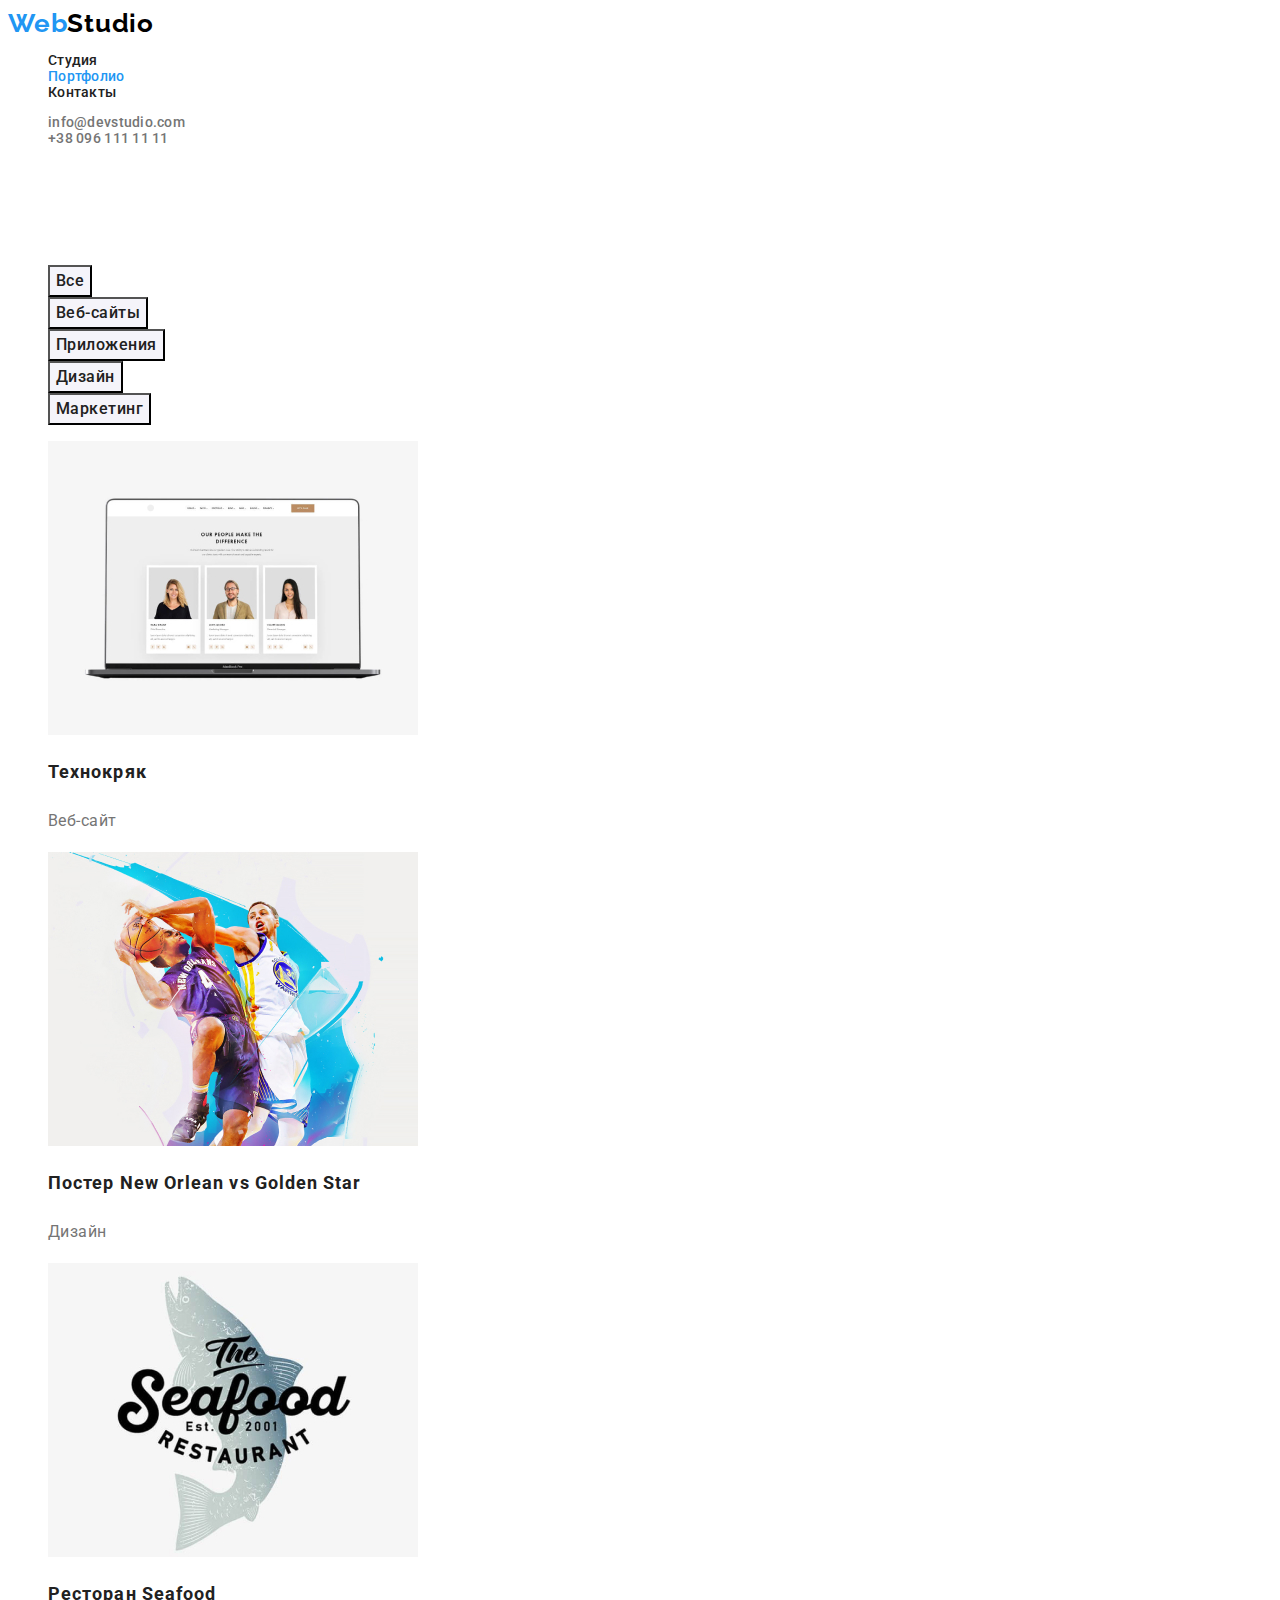
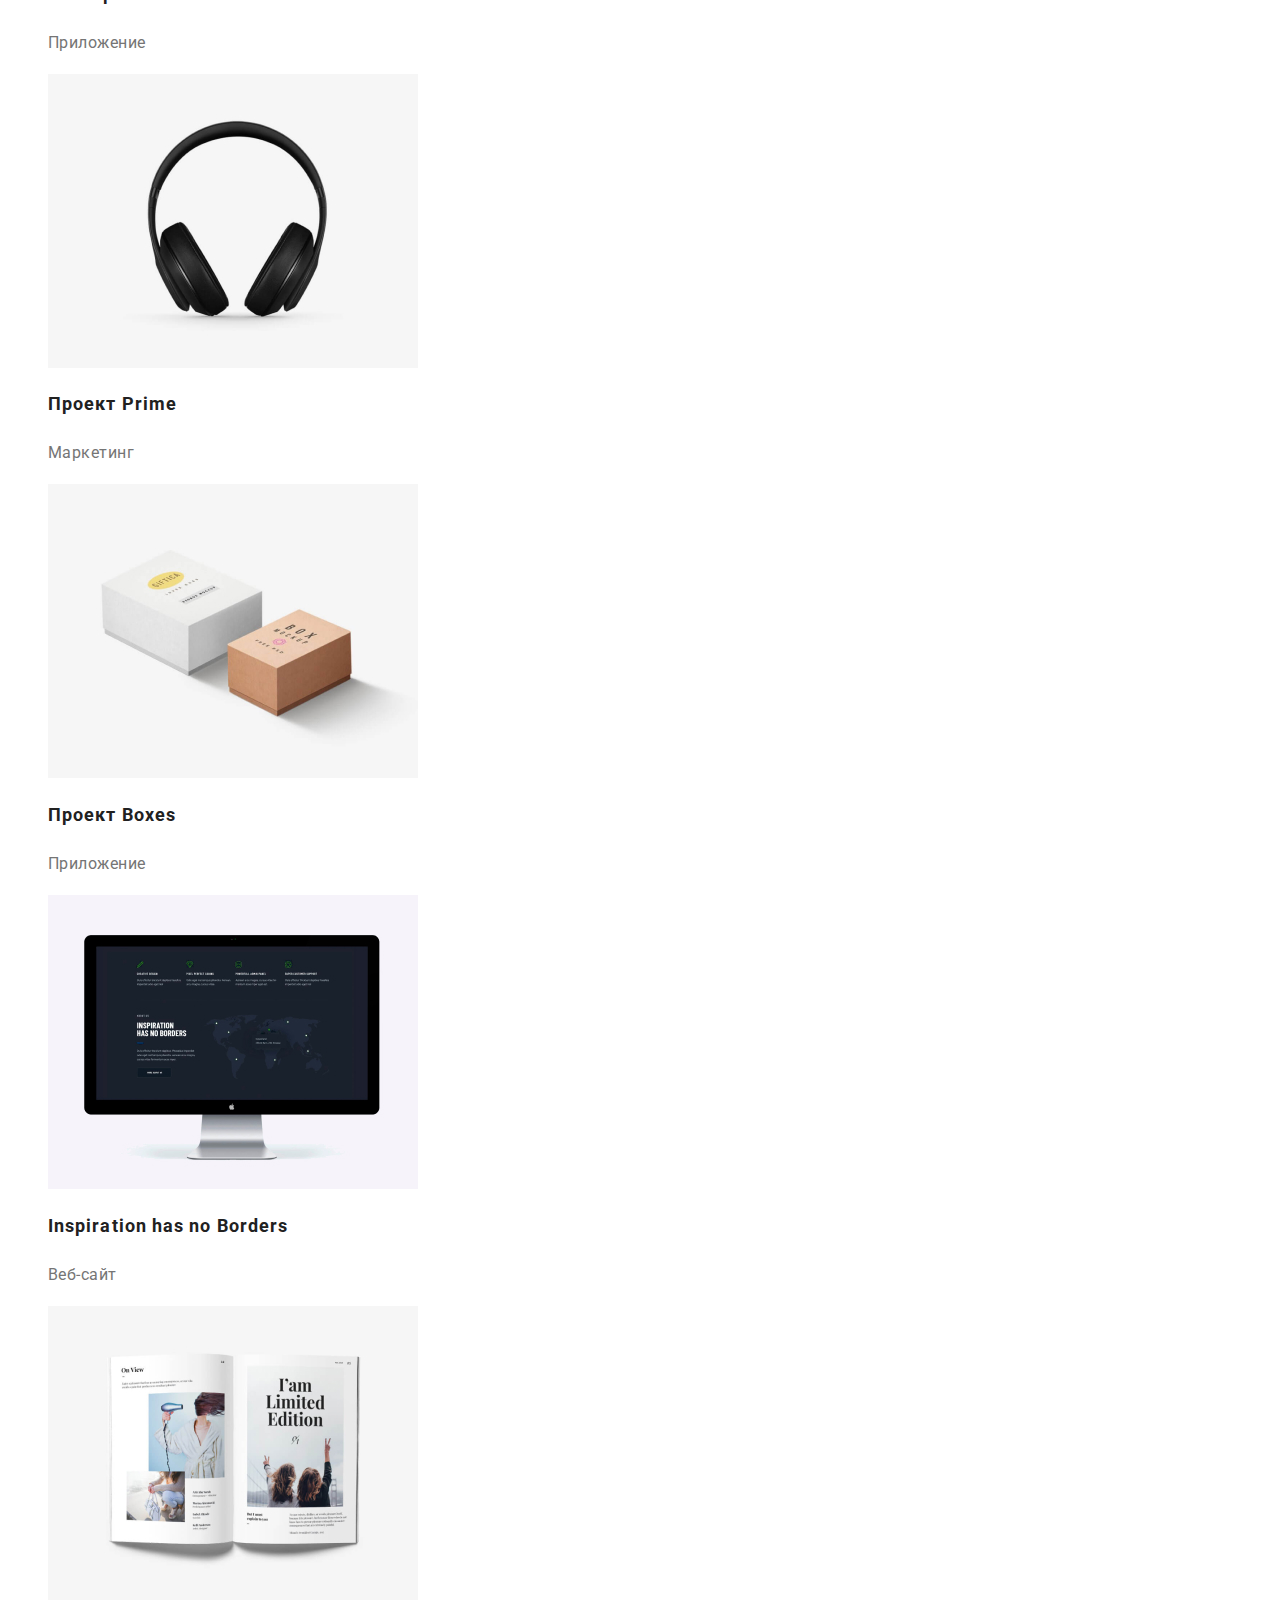
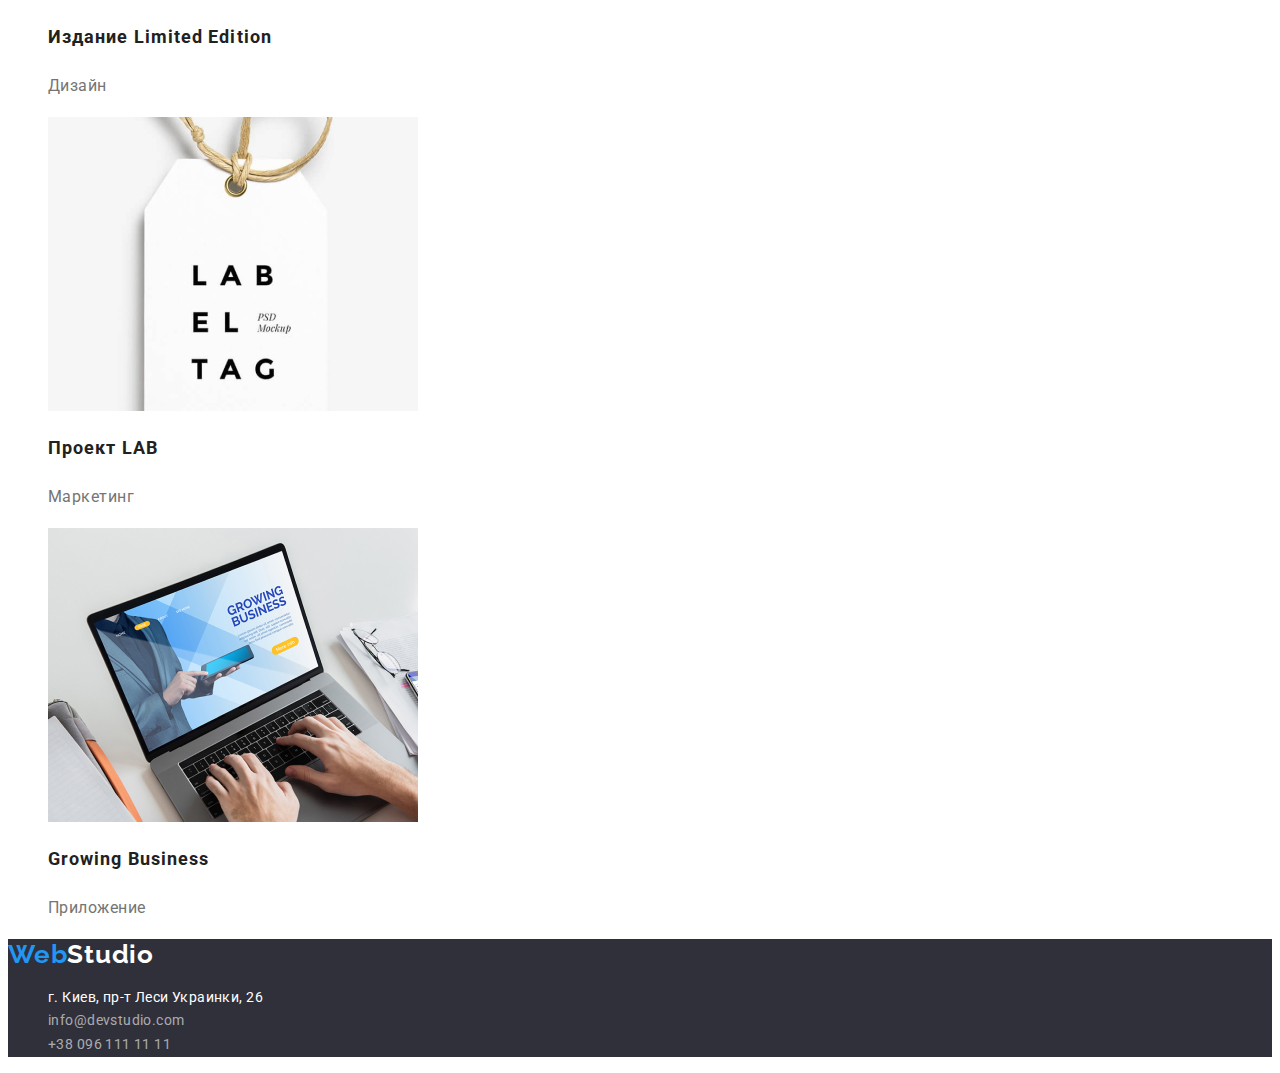
==== portfolio.html @ 5f0e703d "Initial commit" ====
<!DOCTYPE html>
<html lang="ru">
<head>
    <meta charset="UTF-8">
    <meta http-equiv="X-UA-Compatible" content="IE=edge">
    <meta name="viewport" content="width=device-width, initial-scale=1.0">
    <title>Portfolio</title>
    <link rel="preconnect" href="https://fonts.googleapis.com">
    <link rel="preconnect" href="https://fonts.gstatic.com" crossorigin>
    <link href="https://fonts.googleapis.com/css2?family=Raleway:wght@700&family=Roboto:wght@400;500;700;900&display=swap"
        rel="stylesheet">
    <link rel="stylesheet" href="./css/styles.css">
</head>
<body>
    <!-- Header -->
    <header class="header">
        <a class="logo link" href="">Web<span class="logo-primary">Studio</span></a>
        <nav class="nav">
            <ul class="nav-list list">
                <li class="nav-item"><a class="nav-link link" href="./index.html">Студия</a></li>
                <li class="nav-item"><a class="nav-link link current" href="./portfolio.html">Портфолио</a></li>
                <li class="nav-item"><a class="nav-link link" href="">Контакты</a></li>
            </ul>
        </nav>
        <ul class="contacts-list list">
            <li class="contacts-item"><a class="contacts-link link" href="mailto:info@devstudio.com">info@devstudio.com</a></li>
            <li class="contacts-item"><a class="contacts-link link" href="tel:+380961111111">+38 096 111 11 11</a></li>
        </ul>
    </header>
    <main>
        <!-- Портфолио -->
        <section class="portfolio">
            <h1 class="title">Портфолио</h1>
            <ul class="filter-list list">
                <li class="filter-item"><button class="filter-btn button" type="button">Все</button></li>
                <li class="filter-item"><button class="filter-btn button" type="button">Веб-сайты</button></li>
                <li class="filter-item"><button class="filter-btn button" type="button">Приложения</button></li>
                <li class="filter-item"><button class="filter-btn button" type="button">Дизайн</button></li>
                <li class="filter-item"><button class="filter-btn button" type="button">Маркетинг</button></li>
            </ul>
            <ul class="projects-list list">
                <li class="projects-item">
                    <a class="projects-link link" href="">
                        <img class="projects-img" src="./images/website.jpg" alt="Веб-сайт" width="370" height="294">
                        <h2 class="projects-title">Технокряк</h2>
                        <p class="projects-text">Веб-сайт</p>
                    </a>
                </li>
                <li class="projects-item">
                    <a class="projects-link link" href="">
                        <img class="projects-img" src="./images/basketball-players.jpg" alt="Баскетбольние игроки" width="370" height="294">
                        <h2 class="projects-title">Постер New Orlean vs Golden Star</h2>
                        <p class="projects-text">Дизайн</p>
                    </a>
                </li>
                <li class="projects-item">
                    <a class="projects-link link" href="">
                        <img class="projects-img" src="./images/restaurant-logo.jpg" alt="Логотип ресторана" width="370" height="294">
                        <h2 class="projects-title">Ресторан Seafood</h2>
                        <p class="projects-text">Приложение</p>
                    </a>
                </li>
                <li class="projects-item">
                    <a class="projects-link link" href="">
                        <img class="projects-img" src="./images/headphone.jpg" alt="Наушники" width="370" height="294">
                        <h2 class="projects-title">Проект Prime</h2>
                        <p class="projects-text">Маркетинг</p>
                    </a>
                </li>
                <li class="projects-item">
                    <a class="projects-link link" href="">
                        <img class="projects-img" src="./images/boxes.jpg" alt="Коробки" width="370" height="294">
                        <h2 class="projects-title">Проект Boxes</h2>
                        <p class="projects-text">Приложение</p>
                    </a>
                </li>
                <li class="projects-item">
                    <a class="projects-link link" href="">
                        <img class="projects-img" src="./images/computer.jpg" alt="Компьютер" width="370" height="294">
                        <h2 class="projects-title">Inspiration has no Borders</h2>
                        <p class="projects-text">Веб-сайт</p>
                    </a>
                </li>
                <li class="projects-item">
                    <a class="projects-link link" href="">
                        <img class="projects-img" src="./images/magazine.jpg" alt="Журнал" width="370" height="294">
                        <h2 class="projects-title">Издание Limited Edition</h2>
                        <p class="projects-text">Дизайн</p>
                    </a>
                </li>
                <li class="projects-item">
                    <a class="projects-link link" href="">
                        <img class="projects-img" src="./images/logo-card.jpg" alt="Карточка бренда" width="370" height="294">
                        <h2 class="projects-title">Проект LAB</h2>
                        <p class="projects-text">Маркетинг</p>
                    </a>
                </li>
                <li class="projects-item">
                    <a class="projects-link link" href="">
                        <img class="projects-img" src="./images/laptop.jpg" alt="Человек печатает на ноутбуке" width="370" height="294">
                        <h2 class="projects-title">Growing Business</h2>
                        <p class="projects-text">Приложение</p>
                    </a>
                </li>
            </ul>
        </section>
    </main>
    <!-- Footer -->
    <footer class="footer">
        <a class="logo link" href="">Web<span class="logo-secondary">Studio</span></a>
        <address class="address">
            <ul class="address-list list">
                <li class="address-item"><a class="address-location link" href="">г. Киев, пр-т Леси Украинки, 26</a></li>
                <li class="address-item"><a class="address-mail link" href="mailto:info@devstudio.com">info@devstudio.com</a>
                </li>
                <li class="address-item"><a class="address-tel link" href="tel:+380961111111">+38 096 111 11 11</a></li>
            </ul>
        </address>
    </footer>
</body>
</html>
---- css/styles.css ----
/* Цвета документа
  #212121;
  #757575;
  #ffffff;
  #2196f3;
  #000000;
  #2f303a;
  #ececec; (линия внизу header)
  #f5f4fa;
  rgba(255, 255, 255, 0, 6);
  #eeeeee; (рамка порфолио)
*/

:root {
  /* Цвета текста светлая тема */
  --primary-text-mode-light: #212121;
  --secondary-text-mode-light: #757575;
  --logo-dark-text: #000000;

  --accent-color: #2196f3;
  /* Цвета текста темная тема */
  --primary-text-mode-dark: #ffffff;
  --secondary-text-mode-dark: rgba(255, 255, 255, 0.6);
  /* Цвета фона */
  --main-bgc-mode-light: #ffffff;
  --secondary-bgc-mode-light: #f5f4fa;
  --bgc-dark: #2f303a;
}

body {
  font-family: "Roboto", sans-serif;
  color: var(--primary-text-mode-light);
}

.link {
  text-decoration: none;
}
.list {
  list-style: none;
}
/* header */
/* Logo */
.logo {
  font-family: "Raleway", sans-serif;
  font-weight: 700;
  font-size: 26px;
  line-height: 1.19;
  letter-spacing: 0.03em;

  color: var(--accent-color);
}
.logo-primary {
  color: var(--logo-dark-text);
}
.logo-secondary {
  color: var(--primary-text-mode-dark);
}
/* Nav, contacts */
.nav-list,
.contacts-list {
  font-weight: 500;
  font-size: 14px;
  line-height: 1.14;
  letter-spacing: 0.02em;
}
.nav-link {
  color: var(--primary-text-mode-light);
}
.contacts-link {
  color: var(--secondary-text-mode-light);
}
.nav-link:hover,
.contacts-link:hover,
.nav-link:focus,
.contacts-link:focus {
  color: var(--accent-color);
}
.nav .link.current {
  color: var(--accent-color);
}

/* buttton */

.button {
  font-family: inherit;
  cursor: pointer;
}

/*hero*/

.title {
  font-weight: 900;
  font-size: 44px;
  line-height: 1.36;
  letter-spacing: 0.06em;
  text-transform: uppercase;

  color: var(--primary-text-mode-dark);
}
.hero-button {
  font-family: inherit;
  font-weight: 700;
  font-size: 16px;
  line-height: 1.88;
  letter-spacing: 0.06em;

  color: var(--primary-text-mode-dark);
  background-color: var(--accent-color);
}

/* subtitle */

.subtitle {
  font-weight: 700;
  font-size: 36px;
  line-height: 1.67;
  letter-spacing: 0.03em;
}
/* Особенности */

.fetures-title {
  font-weight: 700;
  font-size: 14px;
  line-height: 1.14;
  letter-spacing: 0.03em;
  text-transform: uppercase;
}
.features-text {
  font-size: 14px;
  line-height: 1.71;
  letter-spacing: 0.03em;

  color: var(--secondary-text-mode-light);
}

/* Наша команда */

.people-name,
.people-position {
  font-size: 16px;
  line-height: 1.19;
  letter-spacing: 0.03em;
}
.people-name {
  font-weight: 500;
}
.people-position {
  color: var(--secondary-text-mode-light);
}

/* Портфолио */

.filter-btn {
  font-weight: 500;
  font-size: 16px;
  line-height: 1.62;
  letter-spacing: 0.03em;

  color: var(--primary-text-mode-light);
  background-color: var(--secondary-bgc-mode-light);
}
.filter-btn:hover,
.filter-btn:focus {
  color: var(--primary-text-mode-dark);
  background-color: var(--accent-color);
}

.projects-title {
  font-weight: 700;
  font-size: 18px;
  line-height: 2;
  letter-spacing: 0.06em;

  color: var(--primary-text-mode-light);
}
.projects-text {
  font-style: 16px;
  line-height: 1.87;
  letter-spacing: 0.03em;

  color: var(--secondary-text-mode-light);
}

/* footer */
.hero,
.footer {
  background-color: var(--bgc-dark);
}
.address {
  font-family: inherit;
  font-style: inherit;
}
.address-item {
  font-size: 14px;
  line-height: 1.71;
  letter-spacing: 0.03em;
}
.address-location {
  color: var(--primary-text-mode-dark);
}
.address-mail,
.address-tel {
  color: var(--secondary-text-mode-dark);
}
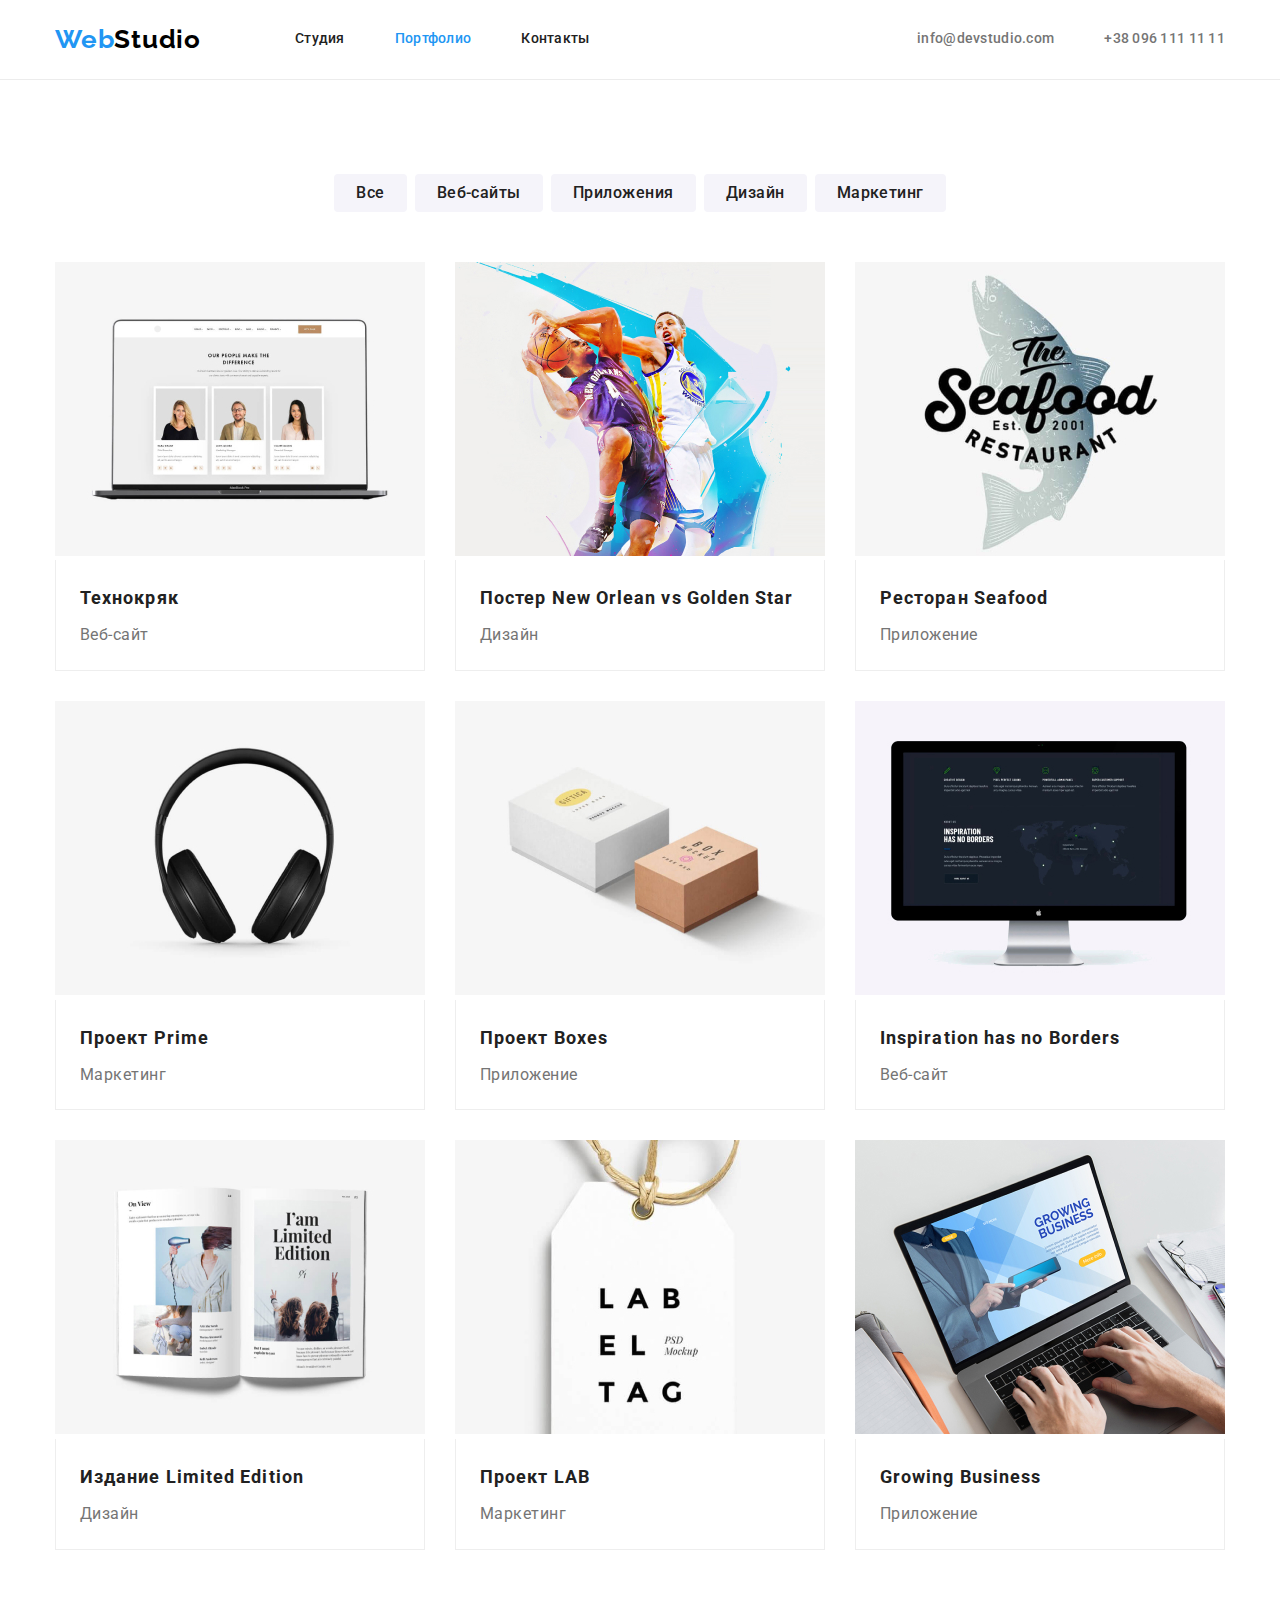
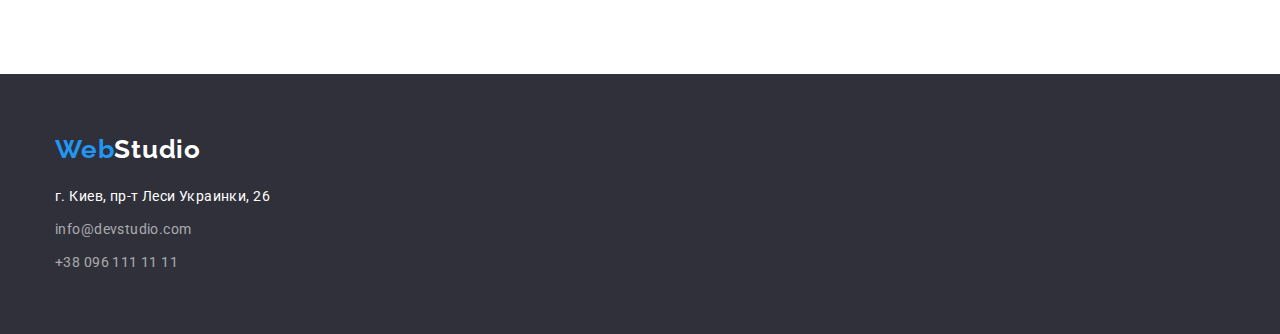
==== commit 165b26a0: "Стили, флекс" ====
--- a/portfolio.html
+++ b/portfolio.html
@@ -5,6 +5,7 @@
     <meta http-equiv="X-UA-Compatible" content="IE=edge">
     <meta name="viewport" content="width=device-width, initial-scale=1.0">
     <title>Portfolio</title>
+    <link rel="stylesheet" href="https://cdn.jsdelivr.net/npm/modern-normalize@1.1.0/modern-normalize.min.css">
     <link rel="preconnect" href="https://fonts.googleapis.com">
     <link rel="preconnect" href="https://fonts.gstatic.com" crossorigin>
     <link href="https://fonts.googleapis.com/css2?family=Raleway:wght@700&family=Roboto:wght@400;500;700;900&display=swap"
@@ -14,108 +15,136 @@
 <body>
     <!-- Header -->
     <header class="header">
-        <a class="logo link" href="">Web<span class="logo-primary">Studio</span></a>
-        <nav class="nav">
-            <ul class="nav-list list">
-                <li class="nav-item"><a class="nav-link link" href="./index.html">Студия</a></li>
-                <li class="nav-item"><a class="nav-link link current" href="./portfolio.html">Портфолио</a></li>
-                <li class="nav-item"><a class="nav-link link" href="">Контакты</a></li>
+        <div class="container header-container">
+            <a class="logo link" href="">Web<span class="logo-primary">Studio</span></a>
+            <nav class="nav">
+                <ul class="nav-list list">
+                    <li class="nav-item"><a class="nav-link link " href="./index.html">Студия</a></li>
+                    <li class="nav-item"><a class="nav-link link current" href="./portfolio.html">Портфолио</a></li>
+                    <li class="nav-item"><a class="nav-link link" href="">Контакты</a></li>
+                </ul>
+            </nav>
+            <ul class="contacts-list list">
+                <li class="contacts-item"><a class="contacts-link link" href="mailto:info@devstudio.com">info@devstudio.com</a>
+                </li>
+                <li class="contacts-item"><a class="contacts-link link" href="tel:+380961111111">+38 096 111 11 11</a></li>
             </ul>
-        </nav>
-        <ul class="contacts-list list">
-            <li class="contacts-item"><a class="contacts-link link" href="mailto:info@devstudio.com">info@devstudio.com</a></li>
-            <li class="contacts-item"><a class="contacts-link link" href="tel:+380961111111">+38 096 111 11 11</a></li>
-        </ul>
+        </div>
     </header>
     <main>
         <!-- Портфолио -->
-        <section class="portfolio">
-            <h1 class="title">Портфолио</h1>
-            <ul class="filter-list list">
-                <li class="filter-item"><button class="filter-btn button" type="button">Все</button></li>
-                <li class="filter-item"><button class="filter-btn button" type="button">Веб-сайты</button></li>
-                <li class="filter-item"><button class="filter-btn button" type="button">Приложения</button></li>
-                <li class="filter-item"><button class="filter-btn button" type="button">Дизайн</button></li>
-                <li class="filter-item"><button class="filter-btn button" type="button">Маркетинг</button></li>
-            </ul>
-            <ul class="projects-list list">
-                <li class="projects-item">
-                    <a class="projects-link link" href="">
-                        <img class="projects-img" src="./images/website.jpg" alt="Веб-сайт" width="370" height="294">
-                        <h2 class="projects-title">Технокряк</h2>
-                        <p class="projects-text">Веб-сайт</p>
-                    </a>
-                </li>
-                <li class="projects-item">
-                    <a class="projects-link link" href="">
-                        <img class="projects-img" src="./images/basketball-players.jpg" alt="Баскетбольние игроки" width="370" height="294">
-                        <h2 class="projects-title">Постер New Orlean vs Golden Star</h2>
-                        <p class="projects-text">Дизайн</p>
-                    </a>
-                </li>
-                <li class="projects-item">
-                    <a class="projects-link link" href="">
-                        <img class="projects-img" src="./images/restaurant-logo.jpg" alt="Логотип ресторана" width="370" height="294">
-                        <h2 class="projects-title">Ресторан Seafood</h2>
-                        <p class="projects-text">Приложение</p>
-                    </a>
-                </li>
-                <li class="projects-item">
-                    <a class="projects-link link" href="">
-                        <img class="projects-img" src="./images/headphone.jpg" alt="Наушники" width="370" height="294">
-                        <h2 class="projects-title">Проект Prime</h2>
-                        <p class="projects-text">Маркетинг</p>
-                    </a>
-                </li>
-                <li class="projects-item">
-                    <a class="projects-link link" href="">
-                        <img class="projects-img" src="./images/boxes.jpg" alt="Коробки" width="370" height="294">
-                        <h2 class="projects-title">Проект Boxes</h2>
-                        <p class="projects-text">Приложение</p>
-                    </a>
-                </li>
-                <li class="projects-item">
-                    <a class="projects-link link" href="">
-                        <img class="projects-img" src="./images/computer.jpg" alt="Компьютер" width="370" height="294">
-                        <h2 class="projects-title">Inspiration has no Borders</h2>
-                        <p class="projects-text">Веб-сайт</p>
-                    </a>
-                </li>
-                <li class="projects-item">
-                    <a class="projects-link link" href="">
-                        <img class="projects-img" src="./images/magazine.jpg" alt="Журнал" width="370" height="294">
-                        <h2 class="projects-title">Издание Limited Edition</h2>
-                        <p class="projects-text">Дизайн</p>
-                    </a>
-                </li>
-                <li class="projects-item">
-                    <a class="projects-link link" href="">
-                        <img class="projects-img" src="./images/logo-card.jpg" alt="Карточка бренда" width="370" height="294">
-                        <h2 class="projects-title">Проект LAB</h2>
-                        <p class="projects-text">Маркетинг</p>
-                    </a>
-                </li>
-                <li class="projects-item">
-                    <a class="projects-link link" href="">
-                        <img class="projects-img" src="./images/laptop.jpg" alt="Человек печатает на ноутбуке" width="370" height="294">
-                        <h2 class="projects-title">Growing Business</h2>
-                        <p class="projects-text">Приложение</p>
-                    </a>
-                </li>
-            </ul>
+        <section class="portfolio section">
+            <div class="container">
+                <h1 class="title visually-hidden">Портфолио</h1>
+                <ul class="filter-list list">
+                    <li class="filter-item"><button class="filter-btn button" type="button">Все</button></li>
+                    <li class="filter-item"><button class="filter-btn button" type="button">Веб-сайты</button></li>
+                    <li class="filter-item"><button class="filter-btn button" type="button">Приложения</button></li>
+                    <li class="filter-item"><button class="filter-btn button" type="button">Дизайн</button></li>
+                    <li class="filter-item"><button class="filter-btn button" type="button">Маркетинг</button></li>
+                </ul>
+                <ul class="projects-list list">
+                    <li class="projects-item">
+                        <a class="projects-link link" href="">
+                            <img class="projects-img" src="./images/website.jpg" alt="Веб-сайт" width="370" height="294">
+                            <div class="item-content">
+                                <h2 class="projects-title">Технокряк</h2>
+                                <p class="projects-text">Веб-сайт</p>
+                        </div>
+                        </a>
+                    </li>
+                    <li class="projects-item">
+                        <a class="projects-link link" href="">
+                            <img class="projects-img" src="./images/basketball-players.jpg" alt="Баскетбольние игроки" width="370"
+                                height="294">
+                            <div class="item-content">
+                                <h2 class="projects-title">Постер New Orlean vs Golden Star</h2>
+                                <p class="projects-text">Дизайн</p>
+                            </div>
+                        </a>
+                    </li>
+                    <li class="projects-item">
+                        <a class="projects-link link" href="">
+                            <img class="projects-img" src="./images/restaurant-logo.jpg" alt="Логотип ресторана" width="370"
+                                height="294">
+                            <div class="item-content">
+                                <h2 class="projects-title">Ресторан Seafood</h2>
+                                <p class="projects-text">Приложение</p>
+                            </div>
+                        </a>
+                    </li>
+                    <li class="projects-item">
+                        <a class="projects-link link" href="">
+                            <img class="projects-img" src="./images/headphone.jpg" alt="Наушники" width="370" height="294">
+                            <div class="item-content">
+                                <h2 class="projects-title">Проект Prime</h2>
+                                <p class="projects-text">Маркетинг</p>
+                            </div>
+                        </a>
+                    </li>
+                    <li class="projects-item">
+                        <a class="projects-link link" href="">
+                            <img class="projects-img" src="./images/boxes.jpg" alt="Коробки" width="370" height="294">
+                            <div class="item-content">
+                                <h2 class="projects-title">Проект Boxes</h2>
+                                <p class="projects-text">Приложение</p>
+                            </div>
+                        </a>
+                    </li>
+                    <li class="projects-item">
+                        <a class="projects-link link" href="">
+                            <img class="projects-img" src="./images/computer.jpg" alt="Компьютер" width="370" height="294">
+                            <div class="item-content">
+                                <h2 class="projects-title">Inspiration has no Borders</h2>
+                                <p class="projects-text">Веб-сайт</p>
+                            </div>
+                        </a>
+                    </li>
+                    <li class="projects-item">
+                        <a class="projects-link link" href="">
+                            <img class="projects-img" src="./images/magazine.jpg" alt="Журнал" width="370" height="294">
+                            <div class="item-content">
+                                <h2 class="projects-title">Издание Limited Edition</h2>
+                                <p class="projects-text">Дизайн</p>
+                            </div>
+                        </a>
+                    </li>
+                    <li class="projects-item">
+                        <a class="projects-link link" href="">
+                            <img class="projects-img" src="./images/logo-card.jpg" alt="Карточка бренда" width="370" height="294">
+                            <div class="item-content">
+                                <h2 class="projects-title">Проект LAB</h2>
+                                <p class="projects-text">Маркетинг</p>
+                            </div>
+                        </a>
+                    </li>
+                    <li class="projects-item">
+                        <a class="projects-link link" href="">
+                            <img class="projects-img" src="./images/laptop.jpg" alt="Человек печатает на ноутбуке" width="370"
+                                height="294">
+                                <div class="item-content">
+                                    <h2 class="projects-title">Growing Business</h2>
+                                    <p class="projects-text">Приложение</p>
+                                </div>
+                        </a>
+                    </li>
+                </ul>
+            </div>
         </section>
     </main>
     <!-- Footer -->
     <footer class="footer">
-        <a class="logo link" href="">Web<span class="logo-secondary">Studio</span></a>
-        <address class="address">
-            <ul class="address-list list">
-                <li class="address-item"><a class="address-location link" href="">г. Киев, пр-т Леси Украинки, 26</a></li>
-                <li class="address-item"><a class="address-mail link" href="mailto:info@devstudio.com">info@devstudio.com</a>
-                </li>
-                <li class="address-item"><a class="address-tel link" href="tel:+380961111111">+38 096 111 11 11</a></li>
-            </ul>
-        </address>
+        <div class="container">
+            <a class="logo link" href="">Web<span class="logo-secondary">Studio</span></a>
+            <address class="address">
+                <ul class="address-list list">
+                    <li class="address-item"><a class="address-location link" href="">г. Киев, пр-т Леси Украинки, 26</a></li>
+                    <li class="address-item"><a class="address-mail link" href="mailto:info@devstudio.com">info@devstudio.com</a>
+                    </li>
+                    <li class="address-item"><a class="address-tel link" href="tel:+380961111111">+38 096 111 11 11</a></li>
+                </ul>
+            </address>
+        </div>
     </footer>
 </body>
 </html>--- a/css/styles.css
+++ b/css/styles.css
@@ -25,6 +25,10 @@
   --main-bgc-mode-light: #ffffff;
   --secondary-bgc-mode-light: #f5f4fa;
   --bgc-dark: #2f303a;
+
+  /* Рамка  */
+  --header-border-color: #ececec;
+  --portfolio-item-border-cl: #eeeeee;
 }
 
 body {
@@ -32,14 +36,71 @@
   color: var(--primary-text-mode-light);
 }
 
+h1,
+h2,
+h3,
+h4,
+h5,
+h6,
+p,
+ul {
+  margin: 0;
+  padding: 0;
+}
+
 .link {
   text-decoration: none;
 }
 .list {
   list-style: none;
 }
+
+.visually-hidden {
+  position: absolute;
+  width: 1px;
+  height: 1px;
+  margin: -1px;
+  border: 0;
+  padding: 0;
+
+  white-space: nowrap;
+  clip-path: inset(100%);
+  clip: rect(0 0 0 0);
+  overflow: hidden;
+}
+
+/* Container */
+
+.container {
+  width: 1200px;
+  margin: 0 auto;
+  padding-left: 15px;
+  padding-right: 15px;
+}
+
+/* Общие стили всех section */
+
+.section {
+  padding-top: 94px;
+  padding-bottom: 94px;
+}
+
 /* header */
+
+.header {
+  border-bottom: 1px solid var(--header-border-color);
+  padding-top: 24px;
+  padding-bottom: 24px;
+}
+.header-container {
+  display: flex;
+  align-items: center;
+}
+.header .logo {
+  margin-right: 94px;
+}
 /* Logo */
+
 .logo {
   font-family: "Raleway", sans-serif;
   font-weight: 700;
@@ -49,6 +110,7 @@
 
   color: var(--accent-color);
 }
+
 .logo-primary {
   color: var(--logo-dark-text);
 }
@@ -56,12 +118,26 @@
   color: var(--primary-text-mode-dark);
 }
 /* Nav, contacts */
+
 .nav-list,
 .contacts-list {
+  display: flex;
+  align-items: center;
   font-weight: 500;
   font-size: 14px;
   line-height: 1.14;
   letter-spacing: 0.02em;
+}
+.nav-item,
+.contacts-item {
+  margin-right: 50px;
+}
+.nav-item:last-child,
+.contacts-item:last-child {
+  margin: 0;
+}
+.contacts-list {
+  margin-left: auto;
 }
 .nav-link {
   color: var(--primary-text-mode-light);
@@ -79,14 +155,22 @@
   color: var(--accent-color);
 }
 
-/* buttton */
+/* button */
 
 .button {
   font-family: inherit;
   cursor: pointer;
+  border: none;
 }
 
 /*hero*/
+
+.hero {
+  padding-top: 200px;
+  padding-bottom: 200px;
+
+  text-align: center;
+}
 
 .title {
   font-weight: 900;
@@ -95,6 +179,14 @@
   letter-spacing: 0.06em;
   text-transform: uppercase;
 
+  width: 696px;
+  margin-left: auto;
+  margin-right: auto;
+  margin-bottom: 30px;
+
+  /* padding-left: 452px;
+  padding-right: 452px; */
+
   color: var(--primary-text-mode-dark);
 }
 .hero-button {
@@ -104,6 +196,12 @@
   line-height: 1.88;
   letter-spacing: 0.06em;
 
+  min-width: 200px;
+  min-height: 50px;
+  border-radius: 4px;
+  padding: 10px 32px;
+  border: 0;
+
   color: var(--primary-text-mode-dark);
   background-color: var(--accent-color);
 }
@@ -115,15 +213,26 @@
   font-size: 36px;
   line-height: 1.67;
   letter-spacing: 0.03em;
+
+  margin-bottom: 50px;
+  text-align: center;
 }
 /* Особенности */
-
+.features-list {
+  display: flex;
+  justify-content: space-between;
+}
+.features-item {
+  width: 270px;
+}
 .fetures-title {
   font-weight: 700;
   font-size: 14px;
   line-height: 1.14;
   letter-spacing: 0.03em;
   text-transform: uppercase;
+
+  margin-bottom: 10px;
 }
 .features-text {
   font-size: 14px;
@@ -133,8 +242,31 @@
   color: var(--secondary-text-mode-light);
 }
 
+/* Чем мы занимаемся */
+
+.activity-list {
+  display: flex;
+  justify-content: space-between;
+}
+
 /* Наша команда */
-
+.people {
+  background-color: var(--secondary-bgc-mode-light);
+}
+
+.people-list {
+  display: flex;
+  justify-content: space-between;
+}
+.people-item {
+  background-color: var(--main-bgc-mode-light);
+  text-align: center;
+
+  border-radius: 0px 0px 4px 4px;
+}
+.people-img {
+  margin-bottom: 30px;
+}
 .people-name,
 .people-position {
   font-size: 16px;
@@ -143,12 +275,19 @@
 }
 .people-name {
   font-weight: 500;
+  margin-bottom: 10px;
 }
 .people-position {
   color: var(--secondary-text-mode-light);
+  margin-bottom: 30px;
 }
 
 /* Портфолио */
+.filter-list {
+  display: flex;
+  justify-content: center;
+  margin-bottom: 50px;
+}
 
 .filter-btn {
   font-weight: 500;
@@ -156,6 +295,10 @@
   line-height: 1.62;
   letter-spacing: 0.03em;
 
+  border-radius: 4px;
+
+  padding: 6px 22px;
+
   color: var(--primary-text-mode-light);
   background-color: var(--secondary-bgc-mode-light);
 }
@@ -164,13 +307,44 @@
   color: var(--primary-text-mode-dark);
   background-color: var(--accent-color);
 }
-
+.filter-item {
+  margin-right: 8px;
+}
+.filter-item:last-child {
+  margin-right: 0;
+}
+
+.projects-list {
+  display: flex;
+  flex-wrap: wrap;
+  /* justify-content: space-between; */
+}
+.projects-item {
+  width: calc((100%-60px) / 3);
+  margin-right: 30px;
+  margin-bottom: 30px;
+}
+.projects-item:nth-child(3n) {
+  margin-right: 0;
+}
+.projects-item:nth-child(- n + 3) {
+  margin-bottom: 0;
+}
+.item-content {
+  padding: 20px 24px;
+
+  border-left: 1px solid var(--portfolio-item-border-cl);
+  border-right: 1px solid var(--portfolio-item-border-cl);
+  border-bottom: 1px solid var(--portfolio-item-border-cl);
+}
 .projects-title {
   font-weight: 700;
   font-size: 18px;
   line-height: 2;
   letter-spacing: 0.06em;
 
+  margin-bottom: 4px;
+
   color: var(--primary-text-mode-light);
 }
 .projects-text {
@@ -182,10 +356,19 @@
 }
 
 /* footer */
+
+.footer {
+  padding-top: 60px;
+  padding-bottom: 60px;
+}
 .hero,
 .footer {
   background-color: var(--bgc-dark);
 }
+.footer .logo {
+  display: inline-block;
+  margin-bottom: 20px;
+}
 .address {
   font-family: inherit;
   font-style: inherit;
@@ -194,6 +377,11 @@
   font-size: 14px;
   line-height: 1.71;
   letter-spacing: 0.03em;
+
+  margin-bottom: 9px;
+}
+.address-item:last-child {
+  margin-bottom: 0;
 }
 .address-location {
   color: var(--primary-text-mode-dark);
